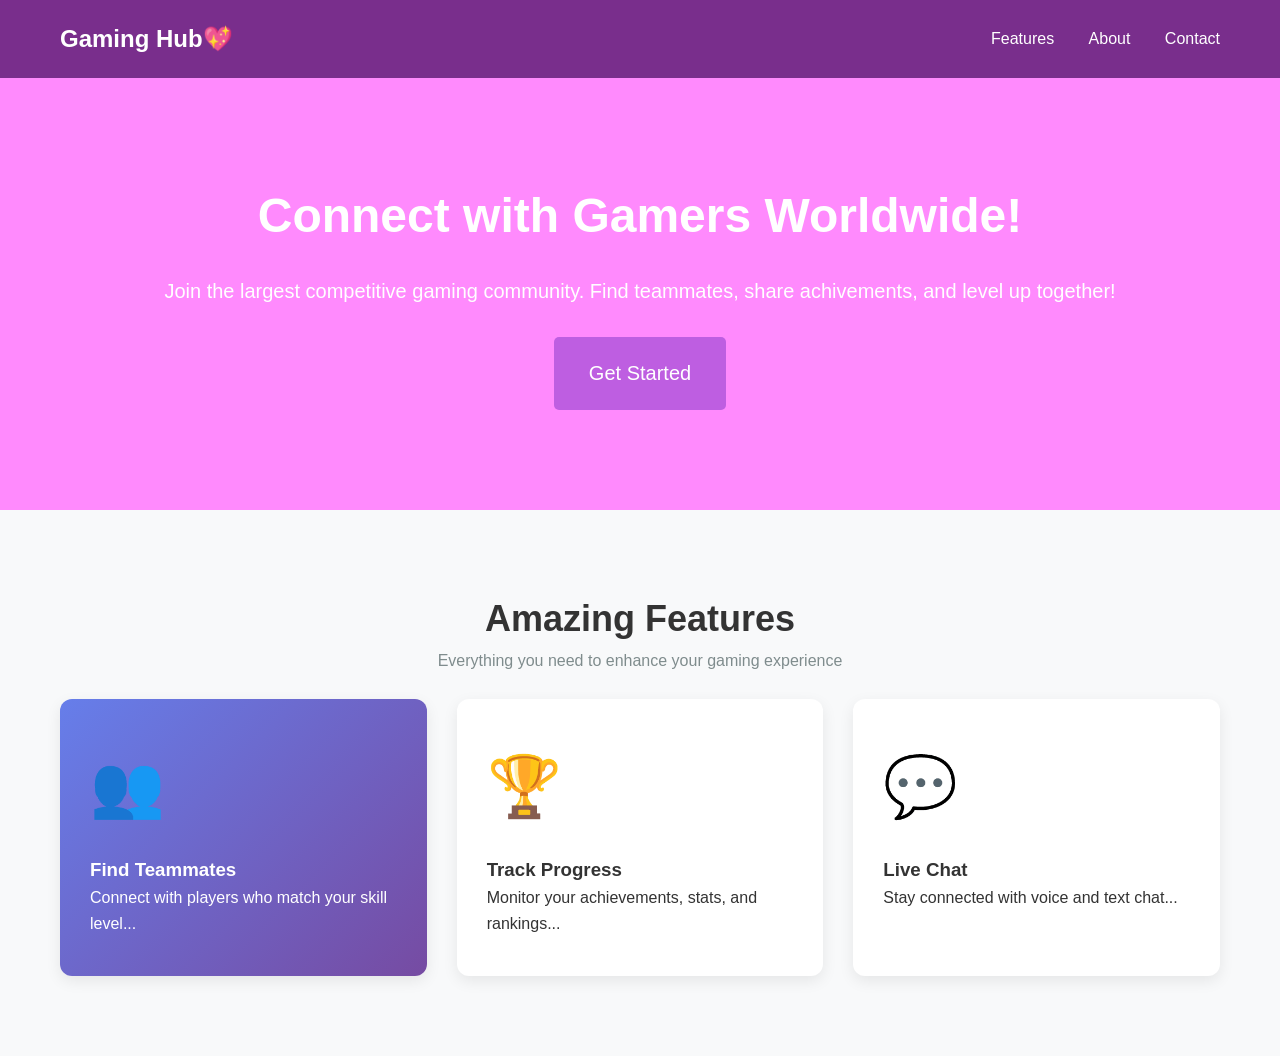
==== Lesson8-Flexbox Card Layouts/index.html @ a03b6e67 "lesson 8 complete" ====
<!DOCTYPE html>
<html lang="en">
<head>
    <meta charset="UTF-8">
    <meta name="viewport" content="width=device-width, initial-scale=1.0">
    <title>GameHub - Your Gaming Community</title>
    <link rel="stylesheet" href="style.css">
</head>
<body>
    <header class="main-header">
        <div class="container">
            <div class="logo">Gaming Hub💖</div>
            <nav class="main-nav">
                <a href="#features">Features</a>
                <a href="about">About</a>
                <a href="contact">Contact</a>
            </nav>
        </div>
    </header>
    <section class="hero">
        <div class="container">
            <h1 class="hero-title">Connect with Gamers Worldwide!</h1>
            <p class="hero-subtitle">Join the largest competitive gaming community. Find teammates, share achivements, and level up together!</p>
            <button class="btn btn-primary">Get Started</button>
        </div>
    </section>

    <section id="features" class="features">
    <div class="container">
        <h2 class="section-title">Amazing Features</h2>
        <p class="section-subtitle">
            Everything you need to enhance your gaming experience
        </p>
        
        <br>
        
        <div class="features-grid">
            <div class="feature-card">
                <div class="feature-icon">👥</div>
                <h3>Find Teammates</h3>
                <p>
                    Connect with players who match your skill level...
                </p>
            </div>
            
            <div class="feature-card">
                <div class="feature-icon">🏆</div>
                <h3>Track Progress</h3>
                <p>
                    Monitor your achievements, stats, and rankings...
                </p>
            </div>
            
            <div class="feature-card">
                <div class="feature-icon">💬</div>
                <h3>Live Chat</h3>
                <p>
                    Stay connected with voice and text chat...
                </p>
            </div>
        </div>
    </div>
</section>
</body>
</html>
---- Lesson8-Flexbox Card Layouts/style.css ----
* {
    margin: 0;
    padding: 0;
    box-sizing: border-box;
}

body {
    font-family: 'Arial', sans-serif;
    line-height: 1.6;
    color: #333;
}

.container {
    max-width: 1200px;
    margin: 0 auto;
    padding: 0 20px;
}

.main-header {
    background-color: #792e8c;
    padding: 20px 0;
}

.main-header .container {
    display: flex;
    justify-content: space-between;
    align-items: center;
}

.logo {
    font-size: 24px;
    font-weight: bold;
    color: #ffffff;
    transition: transform 0.3s ease;
}

.logo:hover {
    transform: scale(1.1);
    cursor: pointer;
}

.main-nav a {
    color: #ffffff;
    text-decoration: none;
    margin-left: 30px;
    transition: color 0.4s ease;
}

.main-nav a:hover {
    color: #74e3ff;
        text-decoration: underline;
}

.main-nav a:focus {
    outline: 2px solid #74e3ff;
    outline-offset: 4px;
}

.hero {
    background-color: #ff8afd;
    color: #ffffff;
    padding: 100px 0;
    text-align: center;
}

.hero-title {
    font-size: 48px;
    margin-bottom: 20px;
    transition: color 0.3s ease, transform 0.3s ease;
}

.hero-title:hover {
    color: #d2f5ff;
    transform: scale(1.02);
}

.hero-subtitle {
    font-size: 20px;
    margin-bottom: 30px;
}

.btn {
    padding: 25px 35px;
    font-size: 20px;
    border: none;
    border-radius: 5px;
    cursor: pointer;
    transition: transform 0.3s ease, opacity 0.3s ease;
}

.btn:hover {
    transform: translateY(-2px) scale(1.05);
    opacity: 0.9;
}

.btn:active {
    transform: translateY(0);
}

.btn-primary {
    background-color: #be5ee1;
    color: #ffffff;
}

.feature-card:nth-child(1) {
    background: linear-gradient(135deg, #667eea 0%, #764ba2 100%);
    color: white;
}

.feature-card:nth-child(1) h3, .feature-card:nth-child(1) p {
    color: white;
}

.feature-icon {
    font-size: 60px;
    margin-bottom: 20px;
    transition: transform 0.3s ease;
}

.feature-card:hover .feature-icon {
    transform: scale(1.2) rotate(5deg);
}

.feature-card {
    min-width: 280px;
}

feature-icon {
    font-size: 60px;
    width: 100px;
    height: 100px;
    background-color: #e8f3f8;
    border-radius: 50%;
    display: flex;
    align-items: center;
    justify-content: center;
    margin: 0 auto 20px;
}

.features { padding: 80px 0; background-color: #f8f9fa; }
.section-title { text-align: center; font-size: 36px; }
.section-subtitle { text-align: center; color: #7f8c8d; }

.features-grid {
    display: flex;
    justify-content: space-between;
    gap: 30px;
}

.feature-card {
    background-color: #ffffff;
    padding: 40px 30px;
    border-radius: 12px;
    box-shadow: 0 5px 15px rgba(0,0,0,0.08);
    flex: 1;
    transition: transform 0.3s, box-shadow 0.3s;
}

.feature-card:hover {
    transform: translateY(-10px);
    box-shadow: 0 10px 25px rgba(0,0,0,0.15);
}
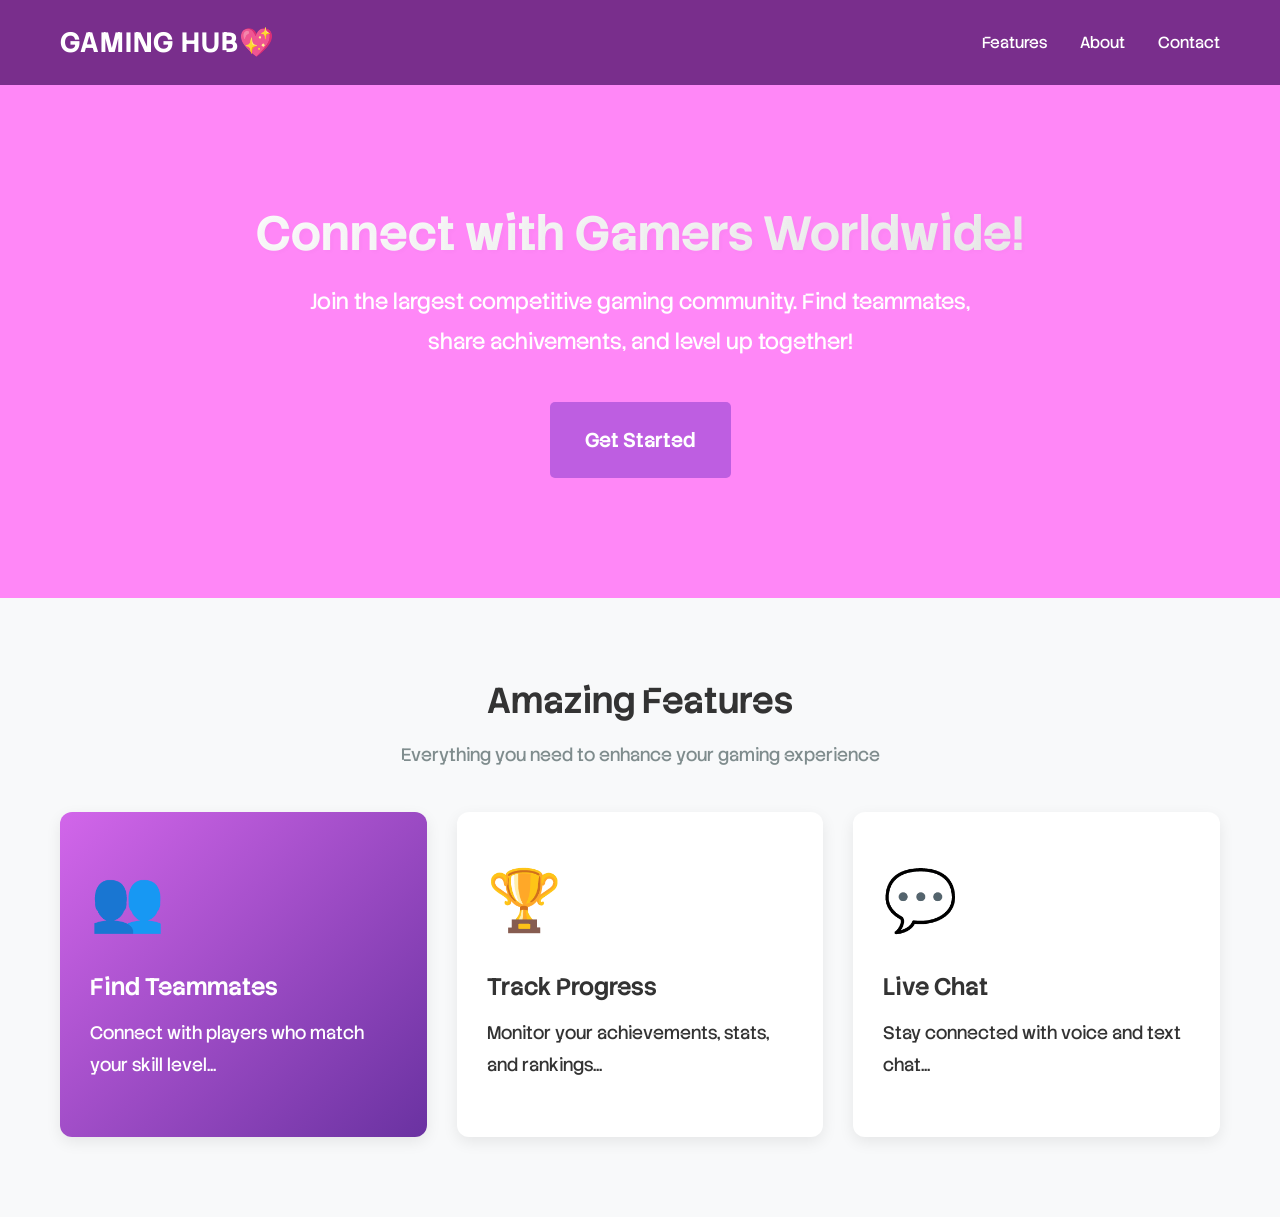
==== commit 366186a3: "lesson 9 complete" ====
--- a/Lesson8-Flexbox Card Layouts/index.html
+++ b/Lesson8-Flexbox Card Layouts/index.html
@@ -5,7 +5,11 @@
     <meta name="viewport" content="width=device-width, initial-scale=1.0">
     <title>GameHub - Your Gaming Community</title>
     <link rel="stylesheet" href="style.css">
-</head>
+    <link rel="preconnect" href="https://fonts.googleapis.com">
+    <link rel="preconnect" href="https://fonts.gstatic.com" crossorigin>
+    <link rel="preconnect" href="https://fonts.googleapis.com">
+    <link rel="preconnect" href="https://fonts.gstatic.com" crossorigin>
+    <link href="https://fonts.googleapis.com/css2?family=Stack+Sans+Notch:wght@200..700&display=swap" rel="stylesheet">
 <body>
     <header class="main-header">
         <div class="container">
--- a/Lesson8-Flexbox Card Layouts/style.css
+++ b/Lesson8-Flexbox Card Layouts/style.css
@@ -28,9 +28,11 @@
 }
 
 .logo {
-    font-size: 24px;
-    font-weight: bold;
-    color: #ffffff;
+    font-size: 28px;
+    font-weight: 700;
+    color: #ffffff;
+    letter-spacing: 1px;
+    text-transform: uppercase;
     transition: transform 0.3s ease;
 }
 
@@ -67,6 +69,11 @@
     font-size: 48px;
     margin-bottom: 20px;
     transition: color 0.3s ease, transform 0.3s ease;
+    text-shadow: 2px 2px 4px rgba(0,0,0,0.02);
+    background: linear-gradient(135deg, #ffffff 0%, #e7e7e7 100%);
+    -webkit-background-clip: text;
+    -webkit-text-fill-color: transparent;
+    background-clip: text;
 }
 
 .hero-title:hover {
@@ -86,6 +93,8 @@
     border-radius: 5px;
     cursor: pointer;
     transition: transform 0.3s ease, opacity 0.3s ease;
+    font-weight: 600;
+    font-family: Stack Sans Notch;
 }
 
 .btn:hover {
@@ -103,7 +112,7 @@
 }
 
 .feature-card:nth-child(1) {
-    background: linear-gradient(135deg, #667eea 0%, #764ba2 100%);
+    background: linear-gradient(135deg, #d266ea 0%, #6a32a1 100%);
     color: white;
 }
 
@@ -160,3 +169,54 @@
     transform: translateY(-10px);
     box-shadow: 0 10px 25px rgba(0,0,0,0.15);
 }
+
+body {
+    font-family: Stack Sans Notch;
+    line-height: 1.6;
+    color: #333;
+}
+
+h1 {
+    font-size: 56px;
+    font-weight: 700;
+    line-height: 1.2;
+}
+
+h2 {
+    font-size: 36px;
+    font-weight: 600;
+    line-height: 1.3;
+    margin-bottom: 15px;
+}
+
+h3 {
+    font-size: 24px;
+    font-weight: 600;
+    margin-bottom: 10px;
+}
+
+p {
+    font-size: 18px;
+    line-height: 1.8;
+    margin-bottom: 15px;
+}
+
+.hero-title {
+    margin-bottom: 20px;
+    text-shadow: 2px 2px 4px rgba(0,0,0,0.02);
+}
+
+.hero {
+    background-color: #ff87f7;
+    color: #ffffff;
+    padding: 120px 0;
+    text-align: center;
+}
+
+.hero-subtitle {
+    font-size: 22px;
+    margin-bottom: 40px;
+    max-width: 700px;
+    margin-left: auto;
+    margin-right: auto;
+}
